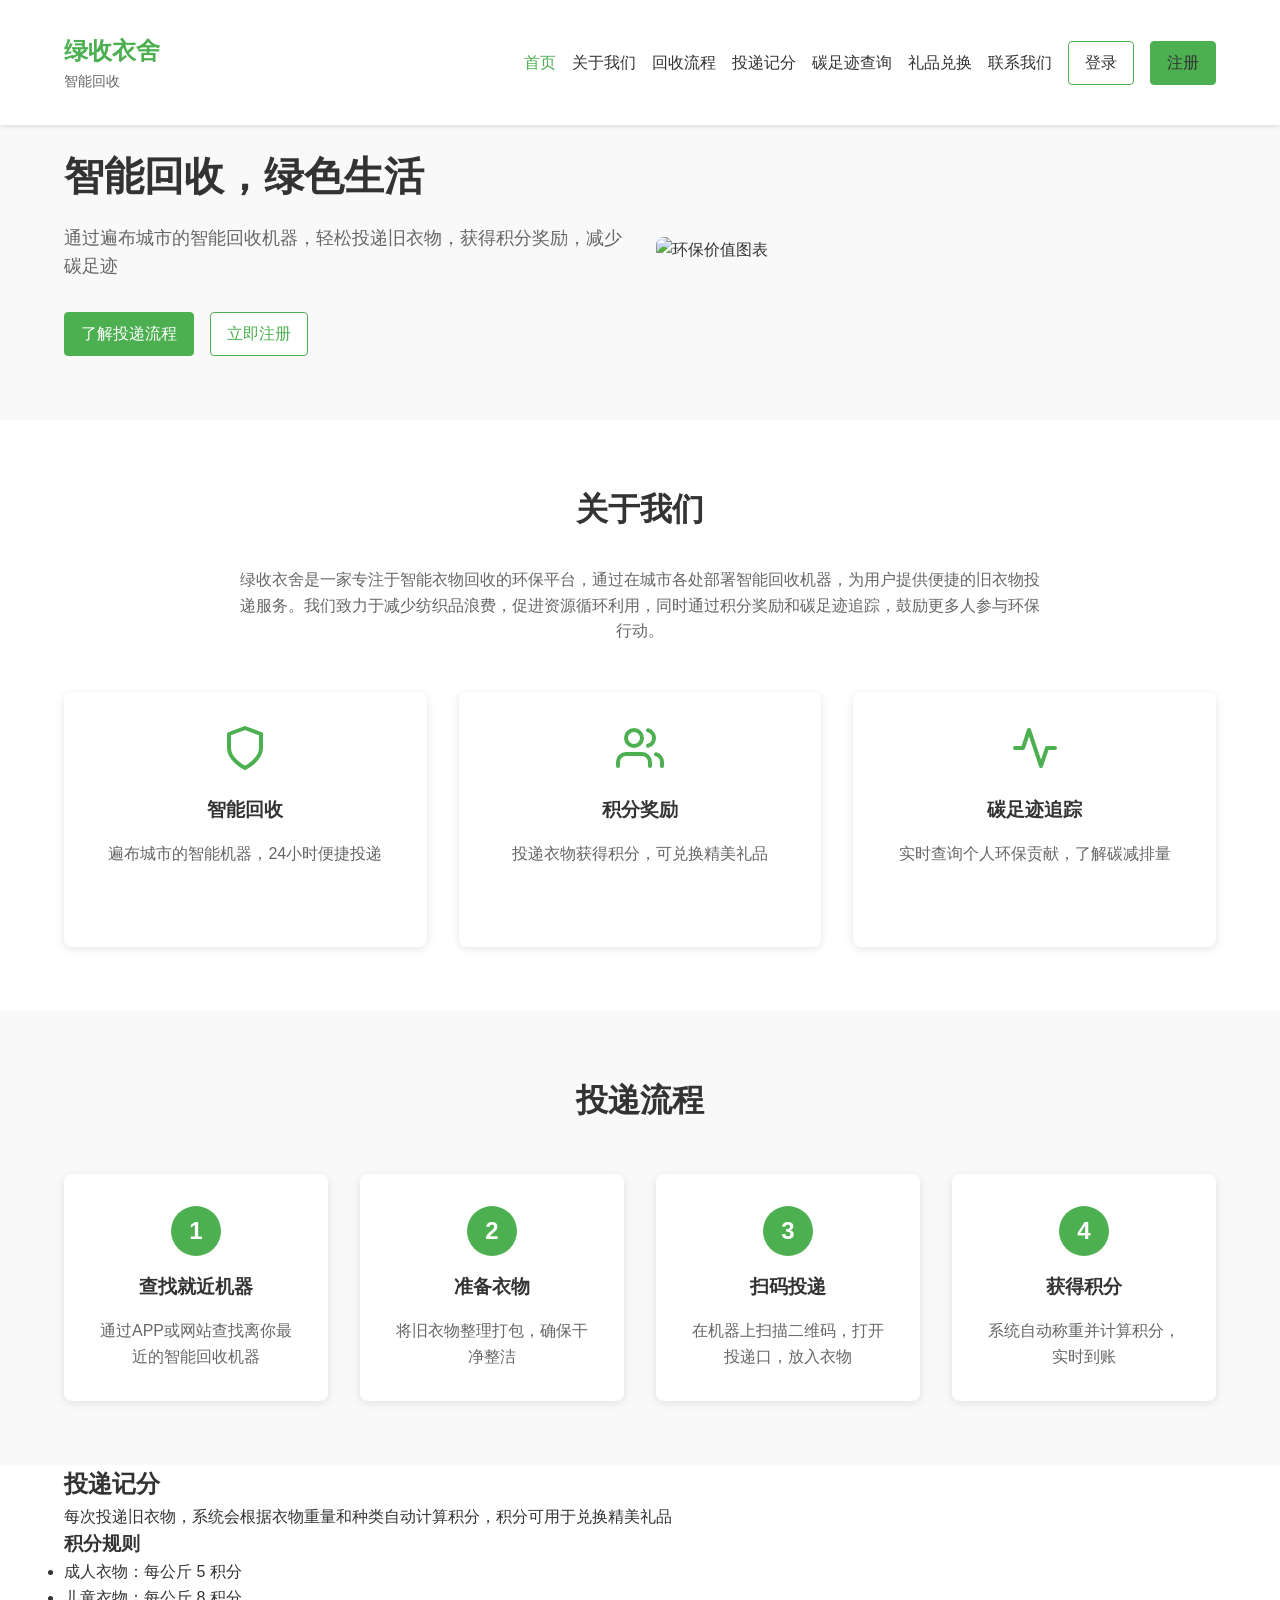
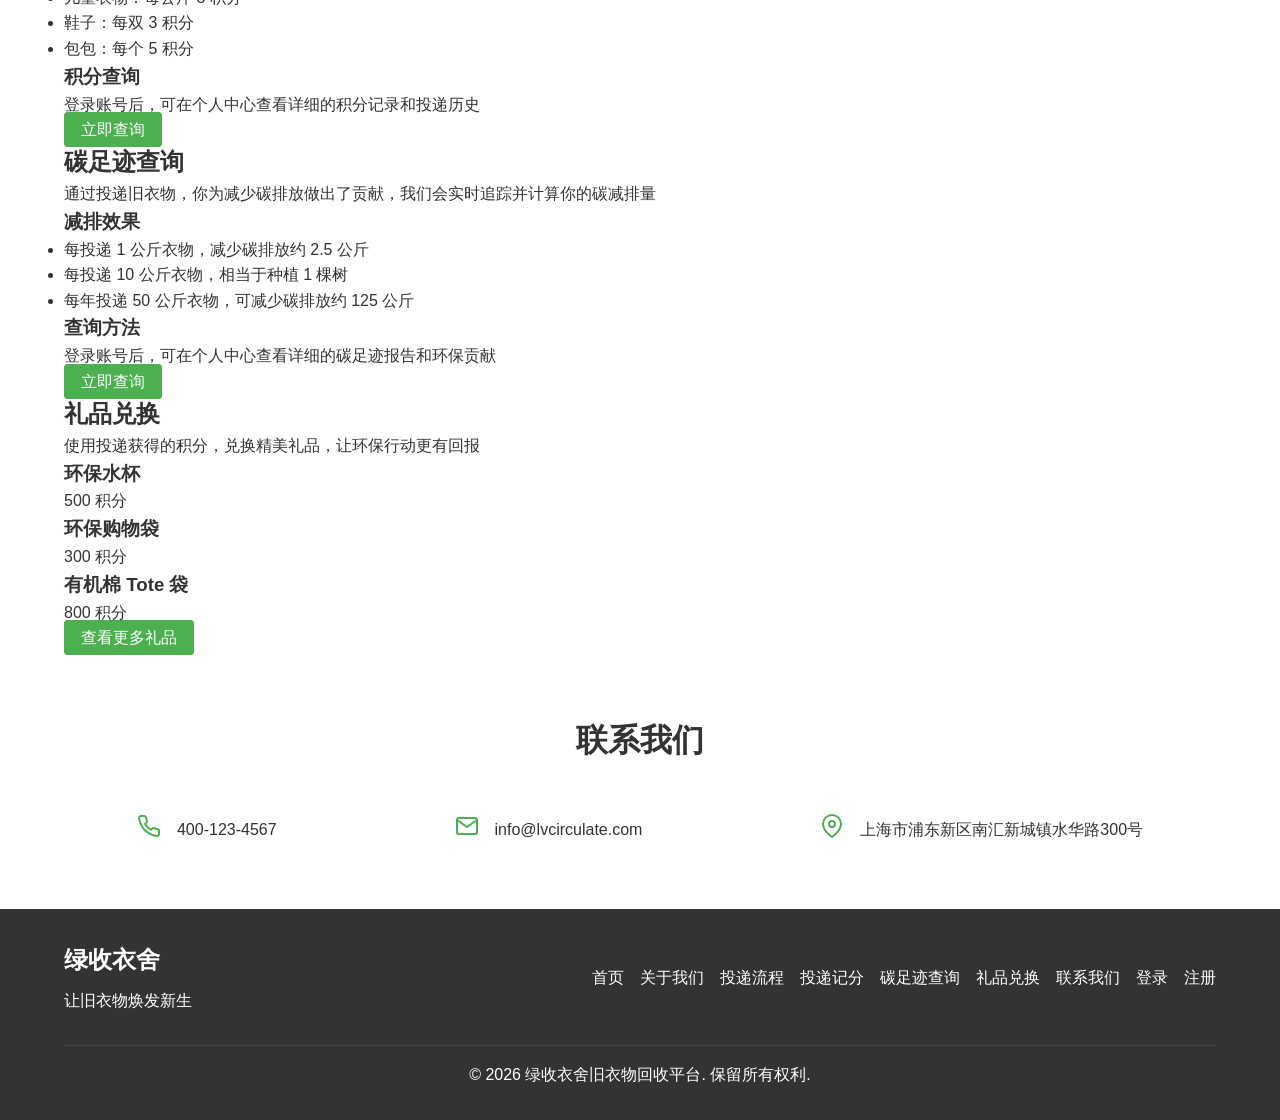
==== index.html @ 3ffbb163 "Add files via upload" ====
<!DOCTYPE html>
<html lang="zh-CN">
<head>
    <meta charset="UTF-8">
    <meta name="viewport" content="width=device-width, initial-scale=1.0">
    <title>绿收衣舍 - 环保从你我做起</title>
    <link rel="stylesheet" href="style.css">
</head>
<body>
    <!-- 导航栏 -->
    <nav class="navbar">
        <div class="container">
            <div class="logo">
                <h1>绿收衣舍</h1>
                <p>智能回收</p>
            </div>
            <div class="nav-links">
                <a href="LVYS.html" class="active">首页</a>
                <a href="#about">关于我们</a>
                <a href="#process">回收流程</a>
                <a href="#points">投递记分</a>
                <a href="#carbon">碳足迹查询</a>
                <a href="#gifts">礼品兑换</a>
                <a href="#contact">联系我们</a>
                <a href="login.html" class="btn">登录</a>
                <a href="register.html" class="btn btn-primary">注册</a>
            </div>
        </div>
    </nav>

    <!-- 英雄区域 -->
    <section class="hero">
        <div class="container">
            <div class="hero-content">
                <h2>智能回收，绿色生活</h2>
                <p>通过遍布城市的智能回收机器，轻松投递旧衣物，获得积分奖励，减少碳足迹</p>
                <div class="hero-buttons">
                    <a href="#process" class="btn btn-primary">了解投递流程</a>
                    <a href="register.html" class="btn">立即注册</a>
                </div>
            </div>
            <div class="hero-image">
                <img src="1.png" alt="环保价值图表">
            </div>
        </div>
    </section>

    <!-- 关于我们 -->
    <section id="about" class="about">
        <div class="container">
            <h2>关于我们</h2>
            <p>绿收衣舍是一家专注于智能衣物回收的环保平台，通过在城市各处部署智能回收机器，为用户提供便捷的旧衣物投递服务。我们致力于减少纺织品浪费，促进资源循环利用，同时通过积分奖励和碳足迹追踪，鼓励更多人参与环保行动。</p>
            <div class="about-cards">
                <div class="card">
                    <div class="card-icon">
                        <svg xmlns="http://www.w3.org/2000/svg" width="48" height="48" viewBox="0 0 24 24" fill="none" stroke="currentColor" stroke-width="2" stroke-linecap="round" stroke-linejoin="round">
                            <path d="M12 22s8-4 8-10V5l-8-3-8 3v7c0 6 8 10 8 10z"></path>
                        </svg>
                    </div>
                    <h3>智能回收</h3>
                    <p>遍布城市的智能机器，24小时便捷投递</p>
                </div>
                <div class="card">
                    <div class="card-icon">
                        <svg xmlns="http://www.w3.org/2000/svg" width="48" height="48" viewBox="0 0 24 24" fill="none" stroke="currentColor" stroke-width="2" stroke-linecap="round" stroke-linejoin="round">
                            <path d="M17 21v-2a4 4 0 0 0-4-4H5a4 4 0 0 0-4 4v2"></path>
                            <circle cx="9" cy="7" r="4"></circle>
                            <path d="M23 21v-2a4 4 0 0 0-3-3.87"></path>
                            <path d="M16 3.13a4 4 0 0 1 0 7.75"></path>
                        </svg>
                    </div>
                    <h3>积分奖励</h3>
                    <p>投递衣物获得积分，可兑换精美礼品</p>
                </div>
                <div class="card">
                    <div class="card-icon">
                        <svg xmlns="http://www.w3.org/2000/svg" width="48" height="48" viewBox="0 0 24 24" fill="none" stroke="currentColor" stroke-width="2" stroke-linecap="round" stroke-linejoin="round">
                            <polyline points="22 12 18 12 15 21 9 3 6 12 2 12"></polyline>
                        </svg>
                    </div>
                    <h3>碳足迹追踪</h3>
                    <p>实时查询个人环保贡献，了解碳减排量</p>
                </div>
            </div>
        </div>
    </section>

    <!-- 投递流程 -->
    <section id="process" class="process">
        <div class="container">
            <h2>投递流程</h2>
            <div class="process-steps">
                <div class="step">
                    <div class="step-number">1</div>
                    <h3>查找就近机器</h3>
                    <p>通过APP或网站查找离你最近的智能回收机器</p>
                </div>
                <div class="step">
                    <div class="step-number">2</div>
                    <h3>准备衣物</h3>
                    <p>将旧衣物整理打包，确保干净整洁</p>
                </div>
                <div class="step">
                    <div class="step-number">3</div>
                    <h3>扫码投递</h3>
                    <p>在机器上扫描二维码，打开投递口，放入衣物</p>
                </div>
                <div class="step">
                    <div class="step-number">4</div>
                    <h3>获得积分</h3>
                    <p>系统自动称重并计算积分，实时到账</p>
                </div>
            </div>
        </div>
    </section>

    <!-- 投递记分 -->
    <section id="points" class="points">
        <div class="container">
            <h2>投递记分</h2>
            <p>每次投递旧衣物，系统会根据衣物重量和种类自动计算积分，积分可用于兑换精美礼品</p>
            <div class="points-calculator">
                <div class="calculator-item">
                    <h3>积分规则</h3>
                    <ul>
                        <li>成人衣物：每公斤 5 积分</li>
                        <li>儿童衣物：每公斤 8 积分</li>
                        <li>鞋子：每双 3 积分</li>
                        <li>包包：每个 5 积分</li>
                    </ul>
                </div>
                <div class="calculator-item">
                    <h3>积分查询</h3>
                    <p>登录账号后，可在个人中心查看详细的积分记录和投递历史</p>
                    <a href="login.html" class="btn btn-primary">立即查询</a>
                </div>
            </div>
        </div>
    </section>

    <!-- 碳足迹查询 -->
    <section id="carbon" class="carbon">
        <div class="container">
            <h2>碳足迹查询</h2>
            <p>通过投递旧衣物，你为减少碳排放做出了贡献，我们会实时追踪并计算你的碳减排量</p>
            <div class="carbon-calculator">
                <div class="calculator-item">
                    <h3>减排效果</h3>
                    <ul>
                        <li>每投递 1 公斤衣物，减少碳排放约 2.5 公斤</li>
                        <li>每投递 10 公斤衣物，相当于种植 1 棵树</li>
                        <li>每年投递 50 公斤衣物，可减少碳排放约 125 公斤</li>
                    </ul>
                </div>
                <div class="calculator-item">
                    <h3>查询方法</h3>
                    <p>登录账号后，可在个人中心查看详细的碳足迹报告和环保贡献</p>
                    <a href="login.html" class="btn btn-primary">立即查询</a>
                </div>
            </div>
        </div>
    </section>

    <!-- 礼品兑换 -->
    <section id="gifts" class="gifts">
        <div class="container">
            <h2>礼品兑换</h2>
            <p>使用投递获得的积分，兑换精美礼品，让环保行动更有回报</p>
            <div class="gift-items">
                <div class="gift-item">
                    <h3>环保水杯</h3>
                    <p>500 积分</p>
                </div>
                <div class="gift-item">
                    <h3>环保购物袋</h3>
                    <p>300 积分</p>
                </div>
                <div class="gift-item">
                    <h3>有机棉 Tote 袋</h3>
                    <p>800 积分</p>
                </div>
            </div>
            <a href="login.html" class="btn btn-primary">查看更多礼品</a>
        </div>
    </section>

    <!-- 联系我们 -->
    <section id="contact" class="contact">
        <div class="container">
            <h2>联系我们</h2>
            <div class="contact-info">
                <div class="contact-item">
                    <div class="contact-icon">
                        <svg xmlns="http://www.w3.org/2000/svg" width="24" height="24" viewBox="0 0 24 24" fill="none" stroke="currentColor" stroke-width="2" stroke-linecap="round" stroke-linejoin="round">
                            <path d="M22 16.92v3a2 2 0 0 1-2.18 2 19.79 19.79 0 0 1-8.63-3.07 19.5 19.5 0 0 1-6-6 19.79 19.79 0 0 1-3.07-8.67A2 2 0 0 1 4.11 2h3a2 2 0 0 1 2 1.72 12.84 12.84 0 0 0 .7 2.81 2 2 0 0 1-.45 2.11L8.09 9.91a16 16 0 0 0 6 6l1.27-1.27a2 2 0 0 1 2.11-.45 12.84 12.84 0 0 0 2.81.7A2 2 0 0 1 22 16.92z"></path>
                        </svg>
                    </div>
                    <p>400-123-4567</p>
                </div>
                <div class="contact-item">
                    <div class="contact-icon">
                        <svg xmlns="http://www.w3.org/2000/svg" width="24" height="24" viewBox="0 0 24 24" fill="none" stroke="currentColor" stroke-width="2" stroke-linecap="round" stroke-linejoin="round">
                            <path d="M4 4h16c1.1 0 2 .9 2 2v12c0 1.1-.9 2-2 2H4c-1.1 0-2-.9-2-2V6c0-1.1.9-2 2-2z"></path>
                            <polyline points="22,6 12,13 2,6"></polyline>
                        </svg>
                    </div>
                    <p>info@lvcirculate.com</p>
                </div>
                <div class="contact-item">
                    <div class="contact-icon">
                        <svg xmlns="http://www.w3.org/2000/svg" width="24" height="24" viewBox="0 0 24 24" fill="none" stroke="currentColor" stroke-width="2" stroke-linecap="round" stroke-linejoin="round">
                            <path d="M21 10c0 7-9 13-9 13s-9-6-9-13a9 9 0 0 1 18 0z"></path>
                            <circle cx="12" cy="10" r="3"></circle>
                        </svg>
                    </div>
                    <p>上海市浦东新区南汇新城镇水华路300号</p>
                </div>
            </div>
        </div>
    </section>

    <!-- 页脚 -->
    <footer class="footer">
        <div class="container">
            <div class="footer-content">
                <div class="footer-info">
                    <h3>绿收衣舍</h3>
                    <p>让旧衣物焕发新生</p>
                </div>
                <div class="footer-links">
                <a href="LVYS.html">首页</a>
                <a href="#about">关于我们</a>
                <a href="#process">投递流程</a>
                <a href="#points">投递记分</a>
                <a href="#carbon">碳足迹查询</a>
                <a href="#gifts">礼品兑换</a>
                <a href="#contact">联系我们</a>
                <a href="login.html">登录</a>
                <a href="register.html">注册</a>
            </div>
            </div>
            <div class="footer-bottom">
                <p>&copy; 2026 绿收衣舍旧衣物回收平台. 保留所有权利.</p>
            </div>
        </div>
    </footer>

    <script src="script.js"></script>
</body>
</html>
---- style.css ----
* {
    margin: 0;
    padding: 0;
    box-sizing: border-box;
}

body {
    font-family: 'Arial', sans-serif;
    line-height: 1.6;
    color: #333;
}

.container {
    width: 90%;
    max-width: 1200px;
    margin: 0 auto;
}

/* 导航栏 */
.navbar {
    background-color: #fff;
    box-shadow: 0 2px 4px rgba(0,0,0,0.1);
    position: fixed;
    top: 0;
    left: 0;
    right: 0;
    z-index: 1000;
}

.navbar .container {
    display: flex;
    justify-content: space-between;
    align-items: center;
    padding: 1rem 0;
}

.logo h1 {
    color: #4CAF50;
    font-size: 1.5rem;
}

.logo p {
    color: #666;
    font-size: 0.9rem;
}

.nav-links {
    display: flex;
    gap: 1rem;
    align-items: center;
}

.nav-links a {
    text-decoration: none;
    color: #333;
    font-weight: 500;
    transition: color 0.3s;
}

.nav-links a:hover {
    color: #4CAF50;
}

.nav-links a.active {
    color: #4CAF50;
}

.btn {
    padding: 0.5rem 1rem;
    border: 1px solid #4CAF50;
    border-radius: 4px;
    background-color: #fff;
    color: #4CAF50;
    text-decoration: none;
    font-weight: 500;
    transition: all 0.3s;
}

.btn:hover {
    background-color: #4CAF50;
    color: #fff;
}

.btn-primary {
    background-color: #4CAF50;
    color: #fff;
}

.btn-primary:hover {
    background-color: #45a049;
}

/* 英雄区域 */
.hero {
    margin-top: 80px;
    padding: 4rem 0;
    background-color: #f9f9f9;
}

.hero .container {
    display: flex;
    align-items: center;
    gap: 2rem;
}

.hero-content {
    flex: 1;
}

.hero-content h2 {
    font-size: 2.5rem;
    margin-bottom: 1rem;
    color: #333;
}

.hero-content p {
    font-size: 1.1rem;
    margin-bottom: 2rem;
    color: #666;
}

.hero-buttons {
    display: flex;
    gap: 1rem;
}

.hero-image {
    flex: 1;
}

.hero-image img {
    width: 100%;
    border-radius: 8px;
}

/* 关于我们 */
.about {
    padding: 4rem 0;
}

.about h2 {
    text-align: center;
    font-size: 2rem;
    margin-bottom: 2rem;
    color: #333;
}

.about p {
    text-align: center;
    max-width: 800px;
    margin: 0 auto 3rem;
    color: #666;
}

.about-cards {
    display: grid;
    grid-template-columns: repeat(auto-fit, minmax(300px, 1fr));
    gap: 2rem;
}

.card {
    background-color: #fff;
    padding: 2rem;
    border-radius: 8px;
    box-shadow: 0 2px 10px rgba(0,0,0,0.1);
    text-align: center;
    transition: transform 0.3s;
}

.card:hover {
    transform: translateY(-5px);
}

.card-icon {
    color: #4CAF50;
    margin-bottom: 1rem;
}

.card h3 {
    margin-bottom: 1rem;
    color: #333;
}

.card p {
    color: #666;
}

/* 回收流程 */
.process {
    padding: 4rem 0;
    background-color: #f9f9f9;
}

.process h2 {
    text-align: center;
    font-size: 2rem;
    margin-bottom: 3rem;
    color: #333;
}

.process-steps {
    display: grid;
    grid-template-columns: repeat(auto-fit, minmax(250px, 1fr));
    gap: 2rem;
}

.step {
    background-color: #fff;
    padding: 2rem;
    border-radius: 8px;
    box-shadow: 0 2px 10px rgba(0,0,0,0.1);
    text-align: center;
    position: relative;
}

.step-number {
    width: 50px;
    height: 50px;
    background-color: #4CAF50;
    color: #fff;
    border-radius: 50%;
    display: flex;
    align-items: center;
    justify-content: center;
    font-size: 1.5rem;
    font-weight: bold;
    margin: 0 auto 1rem;
}

.step h3 {
    margin-bottom: 1rem;
    color: #333;
}

.step p {
    color: #666;
}

/* 联系我们 */
.contact {
    padding: 4rem 0;
}

.contact h2 {
    text-align: center;
    font-size: 2rem;
    margin-bottom: 3rem;
    color: #333;
}

.contact-info {
    display: flex;
    justify-content: space-around;
    flex-wrap: wrap;
    gap: 2rem;
}

.contact-item {
    display: flex;
    align-items: center;
    gap: 1rem;
}

.contact-icon {
    color: #4CAF50;
}

/* 页脚 */
.footer {
    background-color: #333;
    color: #fff;
    padding: 2rem 0;
}

.footer-content {
    display: flex;
    justify-content: space-between;
    align-items: center;
    margin-bottom: 2rem;
}

.footer-info h3 {
    font-size: 1.5rem;
    margin-bottom: 0.5rem;
}

.footer-links {
    display: flex;
    gap: 1rem;
    flex-wrap: wrap;
}

.footer-links a {
    color: #fff;
    text-decoration: none;
    transition: color 0.3s;
}

.footer-links a:hover {
    color: #4CAF50;
}

.footer-bottom {
    text-align: center;
    padding-top: 1rem;
    border-top: 1px solid #444;
}

/* 登录注册页面 */
.auth-container {
    margin-top: 120px;
    margin-bottom: 4rem;
}

.auth-form {
    max-width: 400px;
    margin: 0 auto;
    background-color: #fff;
    padding: 2rem;
    border-radius: 8px;
    box-shadow: 0 2px 10px rgba(0,0,0,0.1);
}

.auth-form h2 {
    text-align: center;
    margin-bottom: 2rem;
    color: #333;
}

.form-group {
    margin-bottom: 1.5rem;
}

.form-group label {
    display: block;
    margin-bottom: 0.5rem;
    color: #333;
    font-weight: 500;
}

.form-group input {
    width: 100%;
    padding: 0.8rem;
    border: 1px solid #ddd;
    border-radius: 4px;
    font-size: 1rem;
}

.form-group input:focus {
    outline: none;
    border-color: #4CAF50;
}

.form-button {
    width: 100%;
    padding: 0.8rem;
    background-color: #4CAF50;
    color: #fff;
    border: none;
    border-radius: 4px;
    font-size: 1rem;
    font-weight: 500;
    cursor: pointer;
    transition: background-color 0.3s;
}

.form-button:hover {
    background-color: #45a049;
}

.auth-link {
    text-align: center;
    margin-top: 1rem;
}

.auth-link a {
    color: #4CAF50;
    text-decoration: none;
}

.auth-link a:hover {
    text-decoration: underline;
}

/* 响应式设计 */
@media (max-width: 768px) {
    .navbar .container {
        flex-direction: column;
        gap: 1rem;
        padding: 1rem;
    }

    .nav-links {
        flex-wrap: wrap;
        justify-content: center;
    }

    .hero .container {
        flex-direction: column;
        text-align: center;
    }

    .hero-content h2 {
        font-size: 2rem;
    }

    .hero-buttons {
        justify-content: center;
    }

    .footer-content {
        flex-direction: column;
        gap: 1rem;
        text-align: center;
    }

    .footer-links {
        justify-content: center;
        flex-wrap: wrap;
    }

    .contact-info {
        flex-direction: column;
        align-items: center;
    }
}

@media (max-width: 480px) {
    .hero-content h2 {
        font-size: 1.8rem;
    }

    .hero-content p {
        font-size: 1rem;
    }

    .about-cards,
    .process-steps {
        grid-template-columns: 1fr;
    }

    .auth-form {
        padding: 1.5rem;
    }
}
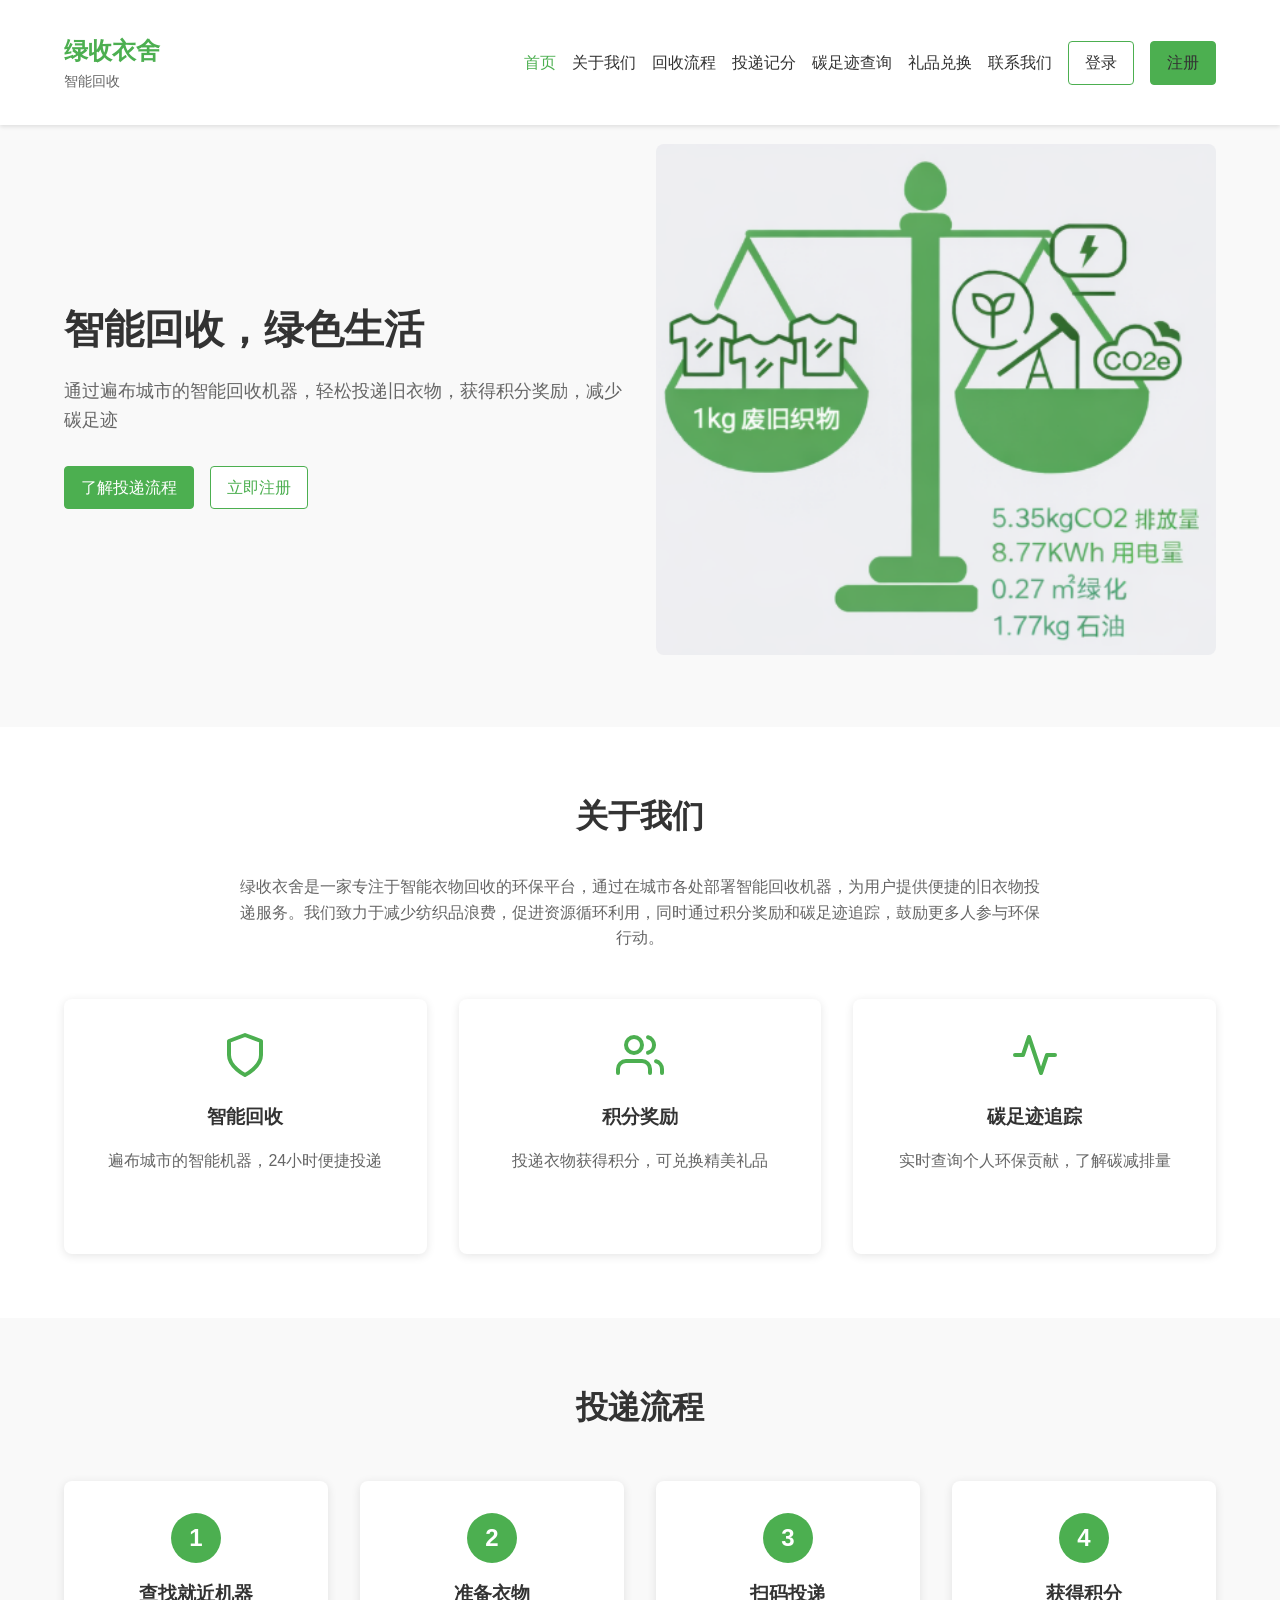
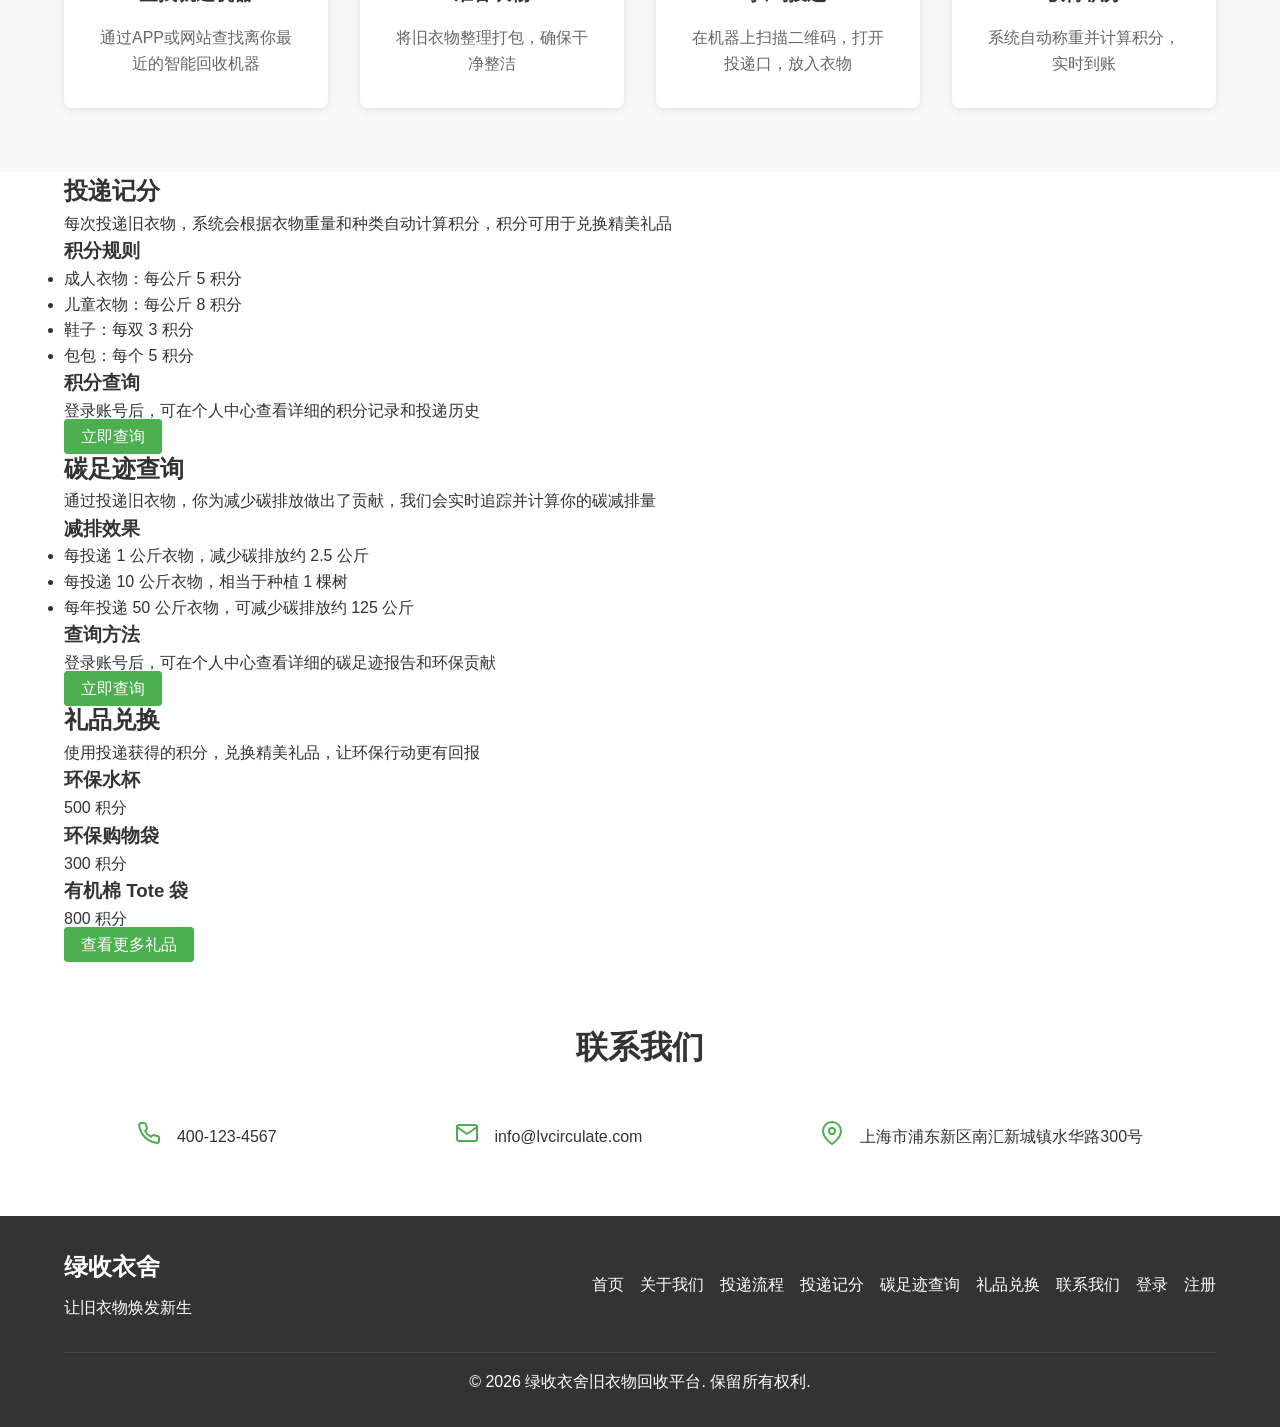
==== commit 1e91c697: "Update index.html" ====
--- a/index.html
+++ b/index.html
@@ -40,7 +40,7 @@
                 </div>
             </div>
             <div class="hero-image">
-                <img src="1.png" alt="环保价值图表">
+                <img src="1.PNG" alt="环保价值图表">
             </div>
         </div>
     </section>
@@ -247,4 +247,4 @@
 
     <script src="script.js"></script>
 </body>
-</html>+</html>
